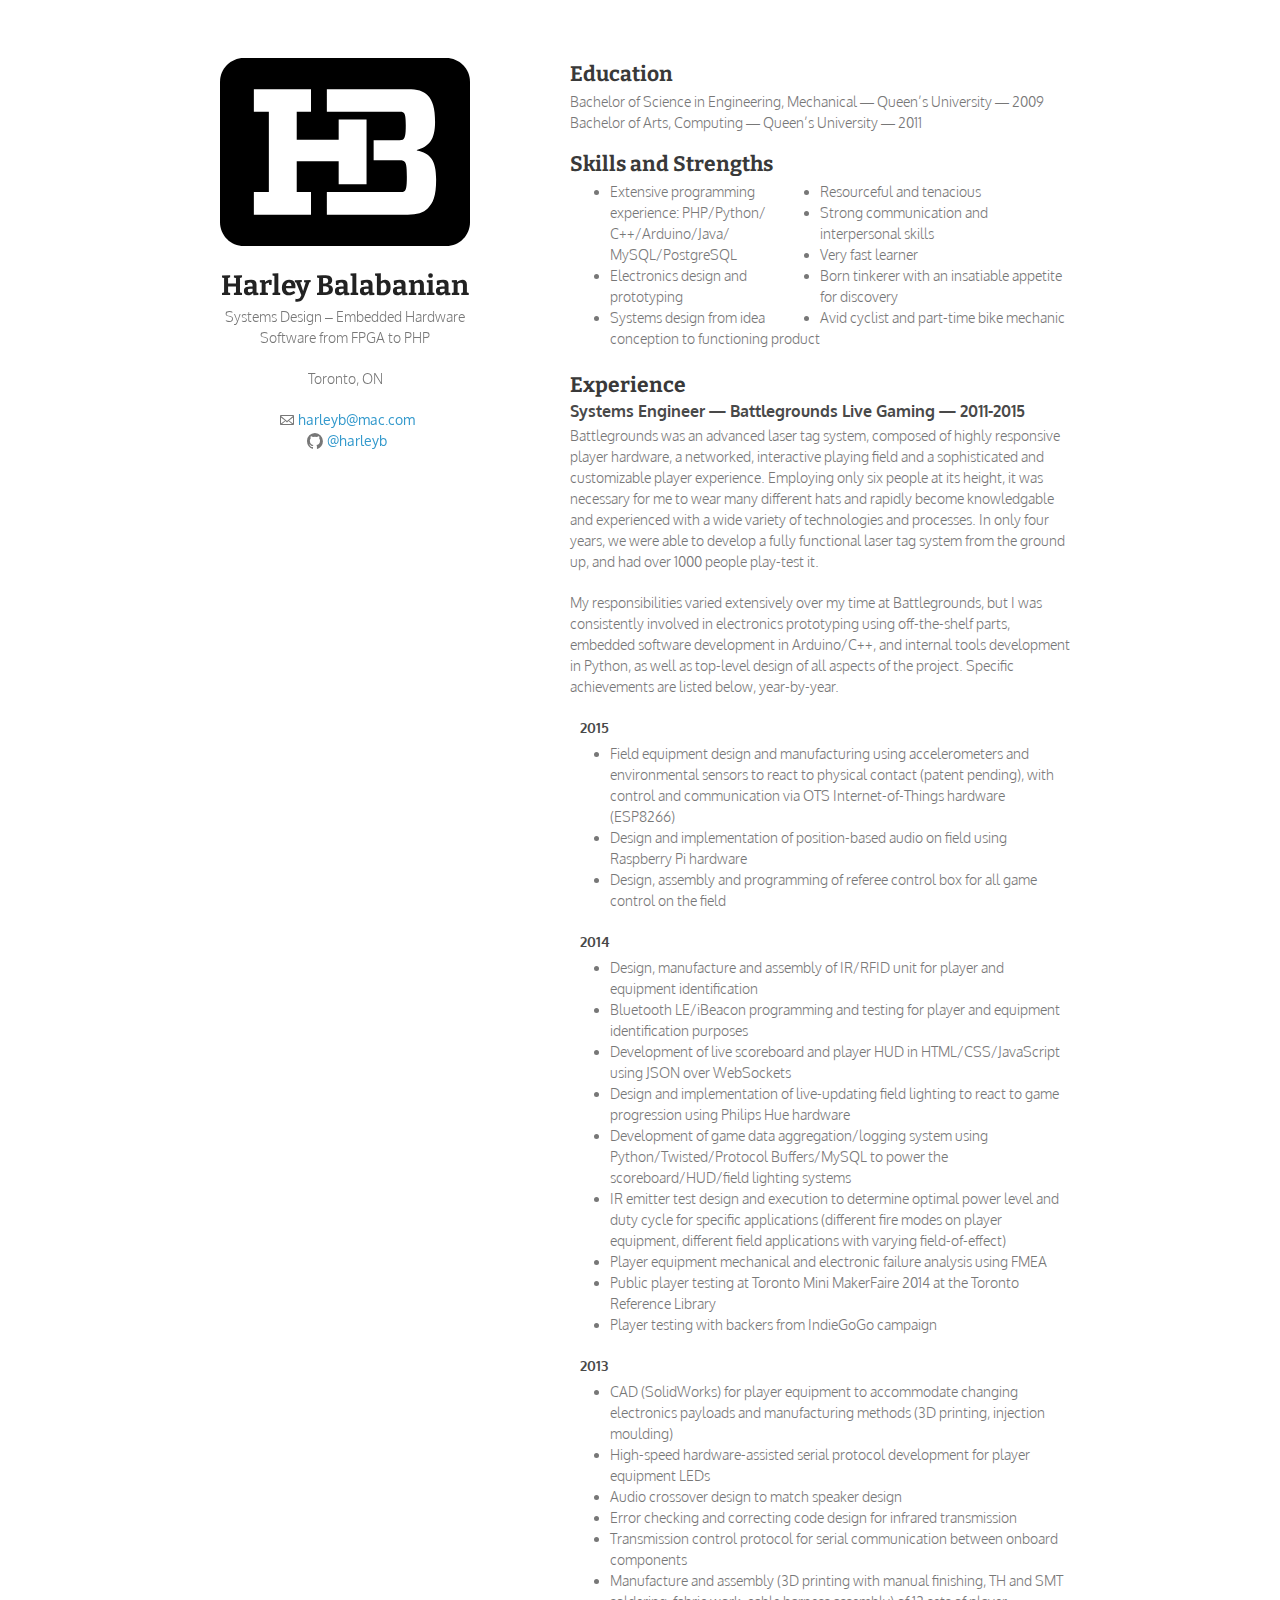
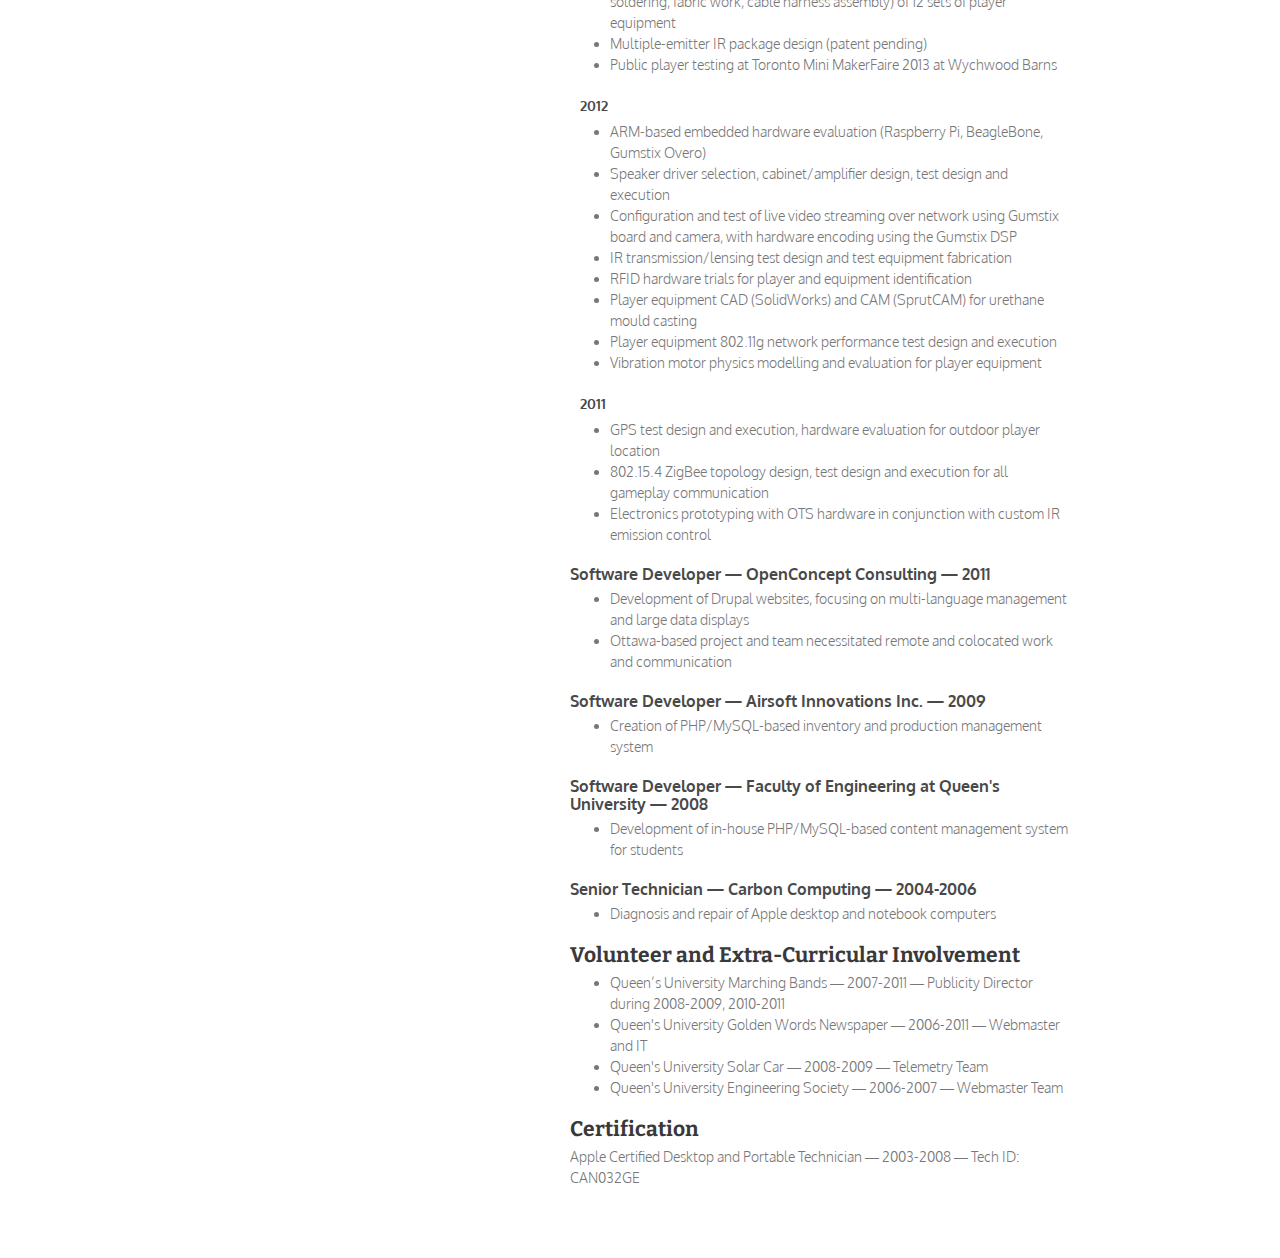
==== index2.html @ bad46290 "extended BG section in index2.html" ====
<!doctype html>
<html>
  <head>
    <meta charset="utf-8">
    <meta http-equiv="X-UA-Compatible" content="chrome=1">
    <title>Harley Balabanian - Jack of All Trades, Master of Some</title>

    <link rel="stylesheet" href="stylesheets/styles.css">
    <link rel="stylesheet" href="stylesheets/github-light.css">
    <link rel="stylesheet" href="octicons/octicons.css">
    <meta name="viewport" content="width=device-width, initial-scale=1, user-scalable=no">
    <!--[if lt IE 9]>
    <script src="//html5shiv.googlecode.com/svn/trunk/html5.js"></script>
    <![endif]-->
  </head>
  <body>
    <div class="wrapper">
      <header>
        <p><img alt="HB" src="images/logo.svg" style="margin-left:auto;margin-right:auto;width:250px;height:auto;"></p>
        <h1>Harley Balabanian</h1>
        <p>Systems Design – Embedded Hardware<br/>Software from FPGA to PHP</p>
        
        <p>Toronto, ON</p>

        <p>
            <span class="octicon octicon-mail" style="width:23px;"></span><a href="mailto:%68%61%72%6c%65%79%62@%6d%61%63.%63%6f%6d">harleyb@mac.com</a><br/>
            <span class="octicon octicon-mark-github" style="width:23px;"></span><a href="https://github.com/harleyb">@harleyb</a>
        </p>

      </header>
      <section>
<h2>Education</h2>
<p>Bachelor of Science in Engineering, Mechanical — Queen’s University — 2009<br/>
Bachelor of Arts, Computing — Queen’s University — 2011</p>

<h2>Skills and Strengths</h2>
<div>
<span style="float:left;width:50%;">
<ul>
<li>Extensive programming experience: PHP/Python/ C++/Arduino/Java/ MySQL/PostgreSQL</li>
<li>Electronics design and prototyping</li>
<li>Systems design from idea conception to functioning product</li>
</ul>
</span>

<span style="clear:right;width:45%;">
<ul>
<li>Resourceful and tenacious</li>
<li>Strong communication and interpersonal skills</li>
<li>Very fast learner</li>
<li>Born tinkerer with an insatiable appetite for discovery</li>
<li>Avid cyclist and part-time bike mechanic</li>
</ul>
</span>
</div>
<div style="clear:both;"></div>

<h2>Experience</h2>

<h3>Systems Engineer — Battlegrounds Live Gaming — 2011-2015</h3>
<p>Battlegrounds was an advanced laser tag system, composed of highly responsive player hardware, a networked, interactive playing field and a sophisticated and customizable player experience. Employing only six people at its height, it was necessary for me to wear many different hats and rapidly become knowledgable and experienced with a wide variety of technologies and processes. In only four years, we were able to develop a fully functional laser tag system from the ground up, and had over 1000 people play-test it.</p>
<p>My responsibilities varied extensively over my time at Battlegrounds, but I was consistently involved in electronics prototyping using off-the-shelf parts, embedded software development in Arduino/C++, and internal tools development in Python, as well as top-level design of all aspects of the project. Specific achievements are listed below, year-by-year.</p>

<h4>2015</h4>
<ul>
<li>Field equipment design and manufacturing using accelerometers and environmental sensors to react to physical contact (patent pending), with control and communication via OTS Internet-of-Things hardware (ESP8266)</li>
<li>Design and implementation of position-based audio on field using Raspberry Pi hardware</li>
<li>Design, assembly and programming of referee control box for all game control on the field</li>
</ul>

<h4>2014</h4>
<ul>
<li>Design, manufacture and assembly of IR/RFID unit for player and equipment identification</li>
<li>Bluetooth LE/iBeacon programming and testing for player and equipment identification purposes</li>
<li>Development of live scoreboard and player HUD in HTML/CSS/JavaScript using JSON over WebSockets</li>
<li>Design and implementation of live-updating field lighting to react to game progression using Philips Hue hardware</li>
<li>Development of game data aggregation/logging system using Python/Twisted/Protocol Buffers/MySQL to power the scoreboard/HUD/field lighting systems</li>
<li>IR emitter test design and execution to determine optimal power level and duty cycle for specific applications (different fire modes on player equipment, different field applications with varying field-of-effect)</li>
<li>Player equipment mechanical and electronic failure analysis using FMEA</li>
<li>Public player testing at Toronto Mini MakerFaire 2014 at the Toronto Reference Library</li>
<li>Player testing with backers from IndieGoGo campaign</li>
</ul>

<h4>2013</h4>
<ul>
<li>CAD (SolidWorks) for player equipment to accommodate changing electronics payloads and manufacturing methods (3D printing, injection moulding)</li>
<li>High-speed hardware-assisted serial protocol development for player equipment LEDs</li>
<li>Audio crossover design to match speaker design</li>
<li>Error checking and correcting code design for infrared transmission</li>
<li>Transmission control protocol for serial communication between onboard components</li>
<li>Manufacture and assembly (3D printing with manual finishing, TH and SMT soldering, fabric work, cable harness assembly) of 12 sets of player equipment</li>
<li>Multiple-emitter IR package design (patent pending)</li>
<li>Public player testing at Toronto Mini MakerFaire 2013 at Wychwood Barns</li>
</ul>

<h4>2012</h4>
<ul>
<li>ARM-based embedded hardware evaluation (Raspberry Pi, BeagleBone, Gumstix Overo)</li>
<li>Speaker driver selection, cabinet/amplifier design, test design and execution</li>
<li>Configuration and test of live video streaming over network using Gumstix board and camera, with hardware encoding using the Gumstix DSP</li>
<li>IR transmission/lensing test design and test equipment fabrication</li>
<li>RFID hardware trials for player and equipment identification</li>
<li>Player equipment CAD (SolidWorks) and CAM (SprutCAM) for urethane mould casting</li>
<li>Player equipment 802.11g network performance test design and execution</li>
<li>Vibration motor physics modelling and evaluation for player equipment</li>
</ul>

<h4>2011</h4>
<ul>
<li>GPS test design and execution, hardware evaluation for outdoor player location</li>
<li>802.15.4 ZigBee topology design, test design and execution for all gameplay communication</li>
<li>Electronics prototyping with OTS hardware in conjunction with custom IR emission control</li>
</ul>


<h3>Software Developer — OpenConcept Consulting — 2011</h3>
<ul>
<li>Development of Drupal websites, focusing on multi-language management and large data displays</li>
<li>Ottawa-based project and team necessitated remote and colocated work and communication</li>
</ul>

<h3>Software Developer — Airsoft Innovations Inc. — 2009</h3>
<ul>
<li>Creation of PHP/MySQL-based inventory and production management system</li>
</ul>

<h3>Software Developer — Faculty of Engineering at Queen's University — 2008</h3>
<ul>
<li>Development of in-house PHP/MySQL-based content management system for students</li>
</ul>

<h3>Senior Technician — Carbon Computing — 2004-2006</h3>
<ul>
<li>Diagnosis and repair of Apple desktop and notebook computers</li>
</ul>

<h2>Volunteer and Extra-Curricular Involvement</h2>
<ul>
<li>Queen’s University Marching Bands — 2007-2011 — Publicity Director during 2008-2009, 2010-2011 </li>
<li>Queen's University Golden Words Newspaper — 2006-2011 — Webmaster and IT</li>
<li>Queen's University Solar Car — 2008-2009 — Telemetry Team</li>
<li>Queen's University Engineering Society — 2006-2007 — Webmaster Team</li>
</ul>

<h2>Certification</h2>
<p>Apple Certified Desktop and Portable Technician — 2003-2008 — Tech ID: CAN032GE</p>


      </section>
      <footer>
        <p></p>
      </footer>
    </div>
    <script src="javascripts/scale.fix.js"></script>
              <script type="text/javascript">
            var gaJsHost = (("https:" == document.location.protocol) ? "https://ssl." : "http://www.");
            document.write(unescape("%3Cscript src='" + gaJsHost + "google-analytics.com/ga.js' type='text/javascript'%3E%3C/script%3E"));
          </script>
          <script type="text/javascript">
            try {
              var pageTracker = _gat._getTracker("UA-69350226-1");
            pageTracker._trackPageview();
            } catch(err) {}
          </script>

  </body>
</html>
---- stylesheets/styles.css ----
@import 
url(https://fonts.googleapis.com/css?family=Bitter|Oxygen:400,70);

body {
  padding:50px;
  font:14px/1.5 Oxygen, "Helvetica Neue", sans-serif;
  color:#777;
  font-weight:300;
}

h1, h2, h3, h4, h5, h6 {
  color:#222;
  margin: 5px 0 5px;
}

p, ul, ol, table, pre, dl {
  margin:0 0 20px;
}

h1, h2, h3 {
  line-height:1.1;
}

h1 {
  font-size:28px;
  font-family:Bitter, Oxygen, "Helvetica Neue", sans-serif;
}

h2 {
  color:#393939;
  font-family:Bitter, Oxygen, "Helvetica Neue", sans-serif;
}

h3, h4, h5, h6 {
  color:#494949;
}

h4 {
  padding-left:10px;
}

a {
  color:#39c;
  font-weight:400;
  text-decoration:none;
}

a small {
  font-size:11px;
  color:#777;
  margin-top:-0.6em;
  display:block;
}

.wrapper {
  width:860px;
  margin:0 auto;
}

blockquote {
  border-left:1px solid #e5e5e5;
  margin:0;
  padding:0 0 0 20px;
  font-style:italic;
}

code, pre {
  font-family:Monaco, Bitstream Vera Sans Mono, Lucida Console, Terminal;
  color:#333;
  font-size:12px;
}

pre {
  padding:8px 15px;
  background: #f8f8f8;
  border-radius:5px;
  border:1px solid #e5e5e5;
  overflow-x: auto;
}

table {
  width:100%;
  border-collapse:collapse;
}

th, td {
  text-align:left;
  padding:5px 10px;
  border-bottom:1px solid #e5e5e5;
}

dt {
  color:#444;
  font-weight:700;
}

th {
  color:#444;
}

img {
  max-width:100%;
}

header {
  width:270px;
  float:left;
  position:fixed;
}

header ul {
  list-style:none;
  height:40px;

  padding:0;

  background: #eee;
  background: -moz-linear-gradient(top, #f8f8f8 0%, #dddddd 100%);
  background: -webkit-gradient(linear, left top, left bottom, color-stop(0%,#f8f8f8), color-stop(100%,#dddddd));
  background: -webkit-linear-gradient(top, #f8f8f8 0%,#dddddd 100%);
  background: -o-linear-gradient(top, #f8f8f8 0%,#dddddd 100%);
  background: -ms-linear-gradient(top, #f8f8f8 0%,#dddddd 100%);
  background: linear-gradient(top, #f8f8f8 0%,#dddddd 100%);

  border-radius:5px;
  border:1px solid #d2d2d2;
  box-shadow:inset #fff 0 1px 0, inset rgba(0,0,0,0.03) 0 -1px 0;
  width:270px;
}

header li {
  width:89px;
  float:left;
  border-right:1px solid #d2d2d2;
  height:40px;
}

header ul a {
  line-height:1;
  font-size:11px;
  color:#999;
  display:block;
  text-align:center;
  padding-top:6px;
  height:40px;
}

strong {
  color:#222;
  font-weight:700;
}

header ul li + li {
  width:88px;
  border-left:1px solid #fff;
}

header ul li + li + li {
  border-right:none;
  width:89px;
}

header ul a strong {
  font-size:14px;
  display:block;
  color:#222;
}

header p {
  text-align:center;
}

header h1 {
  text-align:center;
}

section {
  width:500px;
  float:right;
  padding-bottom:50px;
}

small {
  font-size:11px;
}

hr {
  border:0;
  background:#e5e5e5;
  height:1px;
  margin:0 0 20px;
}

footer {
  width:270px;
  float:left;
  position:fixed;
  bottom:50px;
}

@media print, screen and (max-width: 960px) {

  div.wrapper {
    width:auto;
    margin:0;
  }

  header, section, footer {
    float:none;
    position:static;
    width:auto;
  }

  header {
    padding-right:320px;
  }

  section {
    border:1px solid #e5e5e5;
    border-width:1px 0;
    padding:20px 0;
    margin:0 0 20px;
  }

  header a small {
    display:inline;
  }

  header ul {
    position:absolute;
    right:50px;
    top:52px;
  }
}

@media print, screen and (max-width: 720px) {
  body {
    word-wrap:break-word;
  }

  header {
    padding:0;
  }

  header ul, header p.view {
    position:static;
  }

  pre, code {
    word-wrap:normal;
  }
}

@media print, screen and (max-width: 480px) {
  body {
    padding:15px;
  }

  header ul {
    display:none;
  }
}

@media print {
  img {
    display:none;
  }
  
  body {
    padding:0.2in 0.4in 0.4in 0.4in;
    font-size:12pt;
    color:#444;
    font-size:75%;
  }
  
  p, ul, ol, table, pre, dl {
    margin:0 0 5px ;
  }
  
  h1, h2, h3, h4, h5, h6 {
    color:#222;
    margin:20px 0 5px;
  }
  
  
  .pagebreak {
    page-break-before: always;
    padding: 1in 0 0 0;
  }
}
---- stylesheets/github-light.css ----
/*
   Copyright 2014 GitHub Inc.

   Licensed under the Apache License, Version 2.0 (the "License");
   you may not use this file except in compliance with the License.
   You may obtain a copy of the License at

       http://www.apache.org/licenses/LICENSE-2.0

   Unless required by applicable law or agreed to in writing, software
   distributed under the License is distributed on an "AS IS" BASIS,
   WITHOUT WARRANTIES OR CONDITIONS OF ANY KIND, either express or implied.
   See the License for the specific language governing permissions and
   limitations under the License.

*/

.pl-c /* comment */ {
  color: #969896;
}

.pl-c1      /* constant, markup.raw, meta.diff.header, meta.module-reference, meta.property-name, support, support.constant, support.variable, variable.other.constant */,
.pl-s .pl-v /* string variable */ {
  color: #0086b3;
}

.pl-e  /* entity */,
.pl-en /* entity.name */ {
  color: #795da3;
}

.pl-s .pl-s1 /* string source */,
.pl-smi      /* storage.modifier.import, storage.modifier.package, storage.type.java, variable.other, variable.parameter.function */ {
  color: #333;
}

.pl-ent /* entity.name.tag */ {
  color: #63a35c;
}

.pl-k /* keyword, storage, storage.type */ {
  color: #a71d5d;
}

.pl-pds              /* punctuation.definition.string, string.regexp.character-class */,
.pl-s                /* string */,
.pl-s .pl-pse .pl-s1 /* string punctuation.section.embedded source */,
.pl-sr               /* string.regexp */,
.pl-sr .pl-cce       /* string.regexp constant.character.escape */,
.pl-sr .pl-sra       /* string.regexp string.regexp.arbitrary-repitition */,
.pl-sr .pl-sre       /* string.regexp source.ruby.embedded */ {
  color: #183691;
}

.pl-v /* variable */ {
  color: #ed6a43;
}

.pl-id /* invalid.deprecated */ {
  color: #b52a1d;
}

.pl-ii /* invalid.illegal */ {
  background-color: #b52a1d;
  color: #f8f8f8;
}

.pl-sr .pl-cce /* string.regexp constant.character.escape */ {
  color: #63a35c;
  font-weight: bold;
}

.pl-ml /* markup.list */ {
  color: #693a17;
}

.pl-mh        /* markup.heading */,
.pl-mh .pl-en /* markup.heading entity.name */,
.pl-ms        /* meta.separator */ {
  color: #1d3e81;
  font-weight: bold;
}

.pl-mq /* markup.quote */ {
  color: #008080;
}

.pl-mi /* markup.italic */ {
  color: #333;
  font-style: italic;
}

.pl-mb /* markup.bold */ {
  color: #333;
  font-weight: bold;
}

.pl-md /* markup.deleted, meta.diff.header.from-file */ {
  background-color: #ffecec;
  color: #bd2c00;
}

.pl-mi1 /* markup.inserted, meta.diff.header.to-file */ {
  background-color: #eaffea;
  color: #55a532;
}

.pl-mdr /* meta.diff.range */ {
  color: #795da3;
  font-weight: bold;
}

.pl-mo /* meta.output */ {
  color: #1d3e81;
}
---- octicons/octicons.css ----
@font-face {
  font-family: 'octicons';
  src: url('octicons.eot?#iefix') format('embedded-opentype'),
       url('octicons.woff') format('woff'),
       url('octicons.ttf') format('truetype'),
       url('octicons.svg#octicons') format('svg');
  font-weight: normal;
  font-style: normal;
}

/*

.octicon is optimized for 16px.
.mega-octicon is optimized for 32px but can be used larger.

*/
.octicon, .mega-octicon {
  font: normal normal normal 16px/1 octicons;
  display: inline-block;
  text-decoration: none;
  text-rendering: auto;
  -webkit-font-smoothing: antialiased;
  -moz-osx-font-smoothing: grayscale;
  -webkit-user-select: none;
  -moz-user-select: none;
  -ms-user-select: none;
  user-select: none;
}
.mega-octicon { font-size: 32px; }

.octicon-alert:before { content: '\f02d'} /*  */
.octicon-arrow-down:before { content: '\f03f'} /*  */
.octicon-arrow-left:before { content: '\f040'} /*  */
.octicon-arrow-right:before { content: '\f03e'} /*  */
.octicon-arrow-small-down:before { content: '\f0a0'} /*  */
.octicon-arrow-small-left:before { content: '\f0a1'} /*  */
.octicon-arrow-small-right:before { content: '\f071'} /*  */
.octicon-arrow-small-up:before { content: '\f09f'} /*  */
.octicon-arrow-up:before { content: '\f03d'} /*  */
.octicon-microscope:before,
.octicon-beaker:before { content: '\f0dd'} /*  */
.octicon-bell:before { content: '\f0de'} /*  */
.octicon-book:before { content: '\f007'} /*  */
.octicon-bookmark:before { content: '\f07b'} /*  */
.octicon-briefcase:before { content: '\f0d3'} /*  */
.octicon-broadcast:before { content: '\f048'} /*  */
.octicon-browser:before { content: '\f0c5'} /*  */
.octicon-bug:before { content: '\f091'} /*  */
.octicon-calendar:before { content: '\f068'} /*  */
.octicon-check:before { content: '\f03a'} /*  */
.octicon-checklist:before { content: '\f076'} /*  */
.octicon-chevron-down:before { content: '\f0a3'} /*  */
.octicon-chevron-left:before { content: '\f0a4'} /*  */
.octicon-chevron-right:before { content: '\f078'} /*  */
.octicon-chevron-up:before { content: '\f0a2'} /*  */
.octicon-circle-slash:before { content: '\f084'} /*  */
.octicon-circuit-board:before { content: '\f0d6'} /*  */
.octicon-clippy:before { content: '\f035'} /*  */
.octicon-clock:before { content: '\f046'} /*  */
.octicon-cloud-download:before { content: '\f00b'} /*  */
.octicon-cloud-upload:before { content: '\f00c'} /*  */
.octicon-code:before { content: '\f05f'} /*  */
.octicon-color-mode:before { content: '\f065'} /*  */
.octicon-comment-add:before,
.octicon-comment:before { content: '\f02b'} /*  */
.octicon-comment-discussion:before { content: '\f04f'} /*  */
.octicon-credit-card:before { content: '\f045'} /*  */
.octicon-dash:before { content: '\f0ca'} /*  */
.octicon-dashboard:before { content: '\f07d'} /*  */
.octicon-database:before { content: '\f096'} /*  */
.octicon-clone:before,
.octicon-desktop-download:before { content: '\f0dc'} /*  */
.octicon-device-camera:before { content: '\f056'} /*  */
.octicon-device-camera-video:before { content: '\f057'} /*  */
.octicon-device-desktop:before { content: '\f27c'} /*  */
.octicon-device-mobile:before { content: '\f038'} /*  */
.octicon-diff:before { content: '\f04d'} /*  */
.octicon-diff-added:before { content: '\f06b'} /*  */
.octicon-diff-ignored:before { content: '\f099'} /*  */
.octicon-diff-modified:before { content: '\f06d'} /*  */
.octicon-diff-removed:before { content: '\f06c'} /*  */
.octicon-diff-renamed:before { content: '\f06e'} /*  */
.octicon-ellipsis:before { content: '\f09a'} /*  */
.octicon-eye-unwatch:before,
.octicon-eye-watch:before,
.octicon-eye:before { content: '\f04e'} /*  */
.octicon-file-binary:before { content: '\f094'} /*  */
.octicon-file-code:before { content: '\f010'} /*  */
.octicon-file-directory:before { content: '\f016'} /*  */
.octicon-file-media:before { content: '\f012'} /*  */
.octicon-file-pdf:before { content: '\f014'} /*  */
.octicon-file-submodule:before { content: '\f017'} /*  */
.octicon-file-symlink-directory:before { content: '\f0b1'} /*  */
.octicon-file-symlink-file:before { content: '\f0b0'} /*  */
.octicon-file-text:before { content: '\f011'} /*  */
.octicon-file-zip:before { content: '\f013'} /*  */
.octicon-flame:before { content: '\f0d2'} /*  */
.octicon-fold:before { content: '\f0cc'} /*  */
.octicon-gear:before { content: '\f02f'} /*  */
.octicon-gift:before { content: '\f042'} /*  */
.octicon-gist:before { content: '\f00e'} /*  */
.octicon-gist-secret:before { content: '\f08c'} /*  */
.octicon-git-branch-create:before,
.octicon-git-branch-delete:before,
.octicon-git-branch:before { content: '\f020'} /*  */
.octicon-git-commit:before { content: '\f01f'} /*  */
.octicon-git-compare:before { content: '\f0ac'} /*  */
.octicon-git-merge:before { content: '\f023'} /*  */
.octicon-git-pull-request-abandoned:before,
.octicon-git-pull-request:before { content: '\f009'} /*  */
.octicon-globe:before { content: '\f0b6'} /*  */
.octicon-graph:before { content: '\f043'} /*  */
.octicon-heart:before { content: '\2665'} /* ♥ */
.octicon-history:before { content: '\f07e'} /*  */
.octicon-home:before { content: '\f08d'} /*  */
.octicon-horizontal-rule:before { content: '\f070'} /*  */
.octicon-hubot:before { content: '\f09d'} /*  */
.octicon-inbox:before { content: '\f0cf'} /*  */
.octicon-info:before { content: '\f059'} /*  */
.octicon-issue-closed:before { content: '\f028'} /*  */
.octicon-issue-opened:before { content: '\f026'} /*  */
.octicon-issue-reopened:before { content: '\f027'} /*  */
.octicon-jersey:before { content: '\f019'} /*  */
.octicon-key:before { content: '\f049'} /*  */
.octicon-keyboard:before { content: '\f00d'} /*  */
.octicon-law:before { content: '\f0d8'} /*  */
.octicon-light-bulb:before { content: '\f000'} /*  */
.octicon-link:before { content: '\f05c'} /*  */
.octicon-link-external:before { content: '\f07f'} /*  */
.octicon-list-ordered:before { content: '\f062'} /*  */
.octicon-list-unordered:before { content: '\f061'} /*  */
.octicon-location:before { content: '\f060'} /*  */
.octicon-gist-private:before,
.octicon-mirror-private:before,
.octicon-git-fork-private:before,
.octicon-lock:before { content: '\f06a'} /*  */
.octicon-logo-github:before { content: '\f092'} /*  */
.octicon-mail:before { content: '\f03b'} /*  */
.octicon-mail-read:before { content: '\f03c'} /*  */
.octicon-mail-reply:before { content: '\f051'} /*  */
.octicon-mark-github:before { content: '\f00a'} /*  */
.octicon-markdown:before { content: '\f0c9'} /*  */
.octicon-megaphone:before { content: '\f077'} /*  */
.octicon-mention:before { content: '\f0be'} /*  */
.octicon-milestone:before { content: '\f075'} /*  */
.octicon-mirror-public:before,
.octicon-mirror:before { content: '\f024'} /*  */
.octicon-mortar-board:before { content: '\f0d7'} /*  */
.octicon-mute:before { content: '\f080'} /*  */
.octicon-no-newline:before { content: '\f09c'} /*  */
.octicon-octoface:before { content: '\f008'} /*  */
.octicon-organization:before { content: '\f037'} /*  */
.octicon-package:before { content: '\f0c4'} /*  */
.octicon-paintcan:before { content: '\f0d1'} /*  */
.octicon-pencil:before { content: '\f058'} /*  */
.octicon-person-add:before,
.octicon-person-follow:before,
.octicon-person:before { content: '\f018'} /*  */
.octicon-pin:before { content: '\f041'} /*  */
.octicon-plug:before { content: '\f0d4'} /*  */
.octicon-repo-create:before,
.octicon-gist-new:before,
.octicon-file-directory-create:before,
.octicon-file-add:before,
.octicon-plus:before { content: '\f05d'} /*  */
.octicon-primitive-dot:before { content: '\f052'} /*  */
.octicon-primitive-square:before { content: '\f053'} /*  */
.octicon-pulse:before { content: '\f085'} /*  */
.octicon-question:before { content: '\f02c'} /*  */
.octicon-quote:before { content: '\f063'} /*  */
.octicon-radio-tower:before { content: '\f030'} /*  */
.octicon-repo-delete:before,
.octicon-repo:before { content: '\f001'} /*  */
.octicon-repo-clone:before { content: '\f04c'} /*  */
.octicon-repo-force-push:before { content: '\f04a'} /*  */
.octicon-gist-fork:before,
.octicon-repo-forked:before { content: '\f002'} /*  */
.octicon-repo-pull:before { content: '\f006'} /*  */
.octicon-repo-push:before { content: '\f005'} /*  */
.octicon-rocket:before { content: '\f033'} /*  */
.octicon-rss:before { content: '\f034'} /*  */
.octicon-ruby:before { content: '\f047'} /*  */
.octicon-screen-full:before { content: '\f066'} /*  */
.octicon-screen-normal:before { content: '\f067'} /*  */
.octicon-search-save:before,
.octicon-search:before { content: '\f02e'} /*  */
.octicon-server:before { content: '\f097'} /*  */
.octicon-settings:before { content: '\f07c'} /*  */
.octicon-shield:before { content: '\f0e1'} /*  */
.octicon-log-in:before,
.octicon-sign-in:before { content: '\f036'} /*  */
.octicon-log-out:before,
.octicon-sign-out:before { content: '\f032'} /*  */
.octicon-squirrel:before { content: '\f0b2'} /*  */
.octicon-star-add:before,
.octicon-star-delete:before,
.octicon-star:before { content: '\f02a'} /*  */
.octicon-stop:before { content: '\f08f'} /*  */
.octicon-repo-sync:before,
.octicon-sync:before { content: '\f087'} /*  */
.octicon-tag-remove:before,
.octicon-tag-add:before,
.octicon-tag:before { content: '\f015'} /*  */
.octicon-telescope:before { content: '\f088'} /*  */
.octicon-terminal:before { content: '\f0c8'} /*  */
.octicon-three-bars:before { content: '\f05e'} /*  */
.octicon-thumbsdown:before { content: '\f0db'} /*  */
.octicon-thumbsup:before { content: '\f0da'} /*  */
.octicon-tools:before { content: '\f031'} /*  */
.octicon-trashcan:before { content: '\f0d0'} /*  */
.octicon-triangle-down:before { content: '\f05b'} /*  */
.octicon-triangle-left:before { content: '\f044'} /*  */
.octicon-triangle-right:before { content: '\f05a'} /*  */
.octicon-triangle-up:before { content: '\f0aa'} /*  */
.octicon-unfold:before { content: '\f039'} /*  */
.octicon-unmute:before { content: '\f0ba'} /*  */
.octicon-versions:before { content: '\f064'} /*  */
.octicon-watch:before { content: '\f0e0'} /*  */
.octicon-remove-close:before,
.octicon-x:before { content: '\f081'} /*  */
.octicon-zap:before { content: '\26A1'} /* ⚡ */
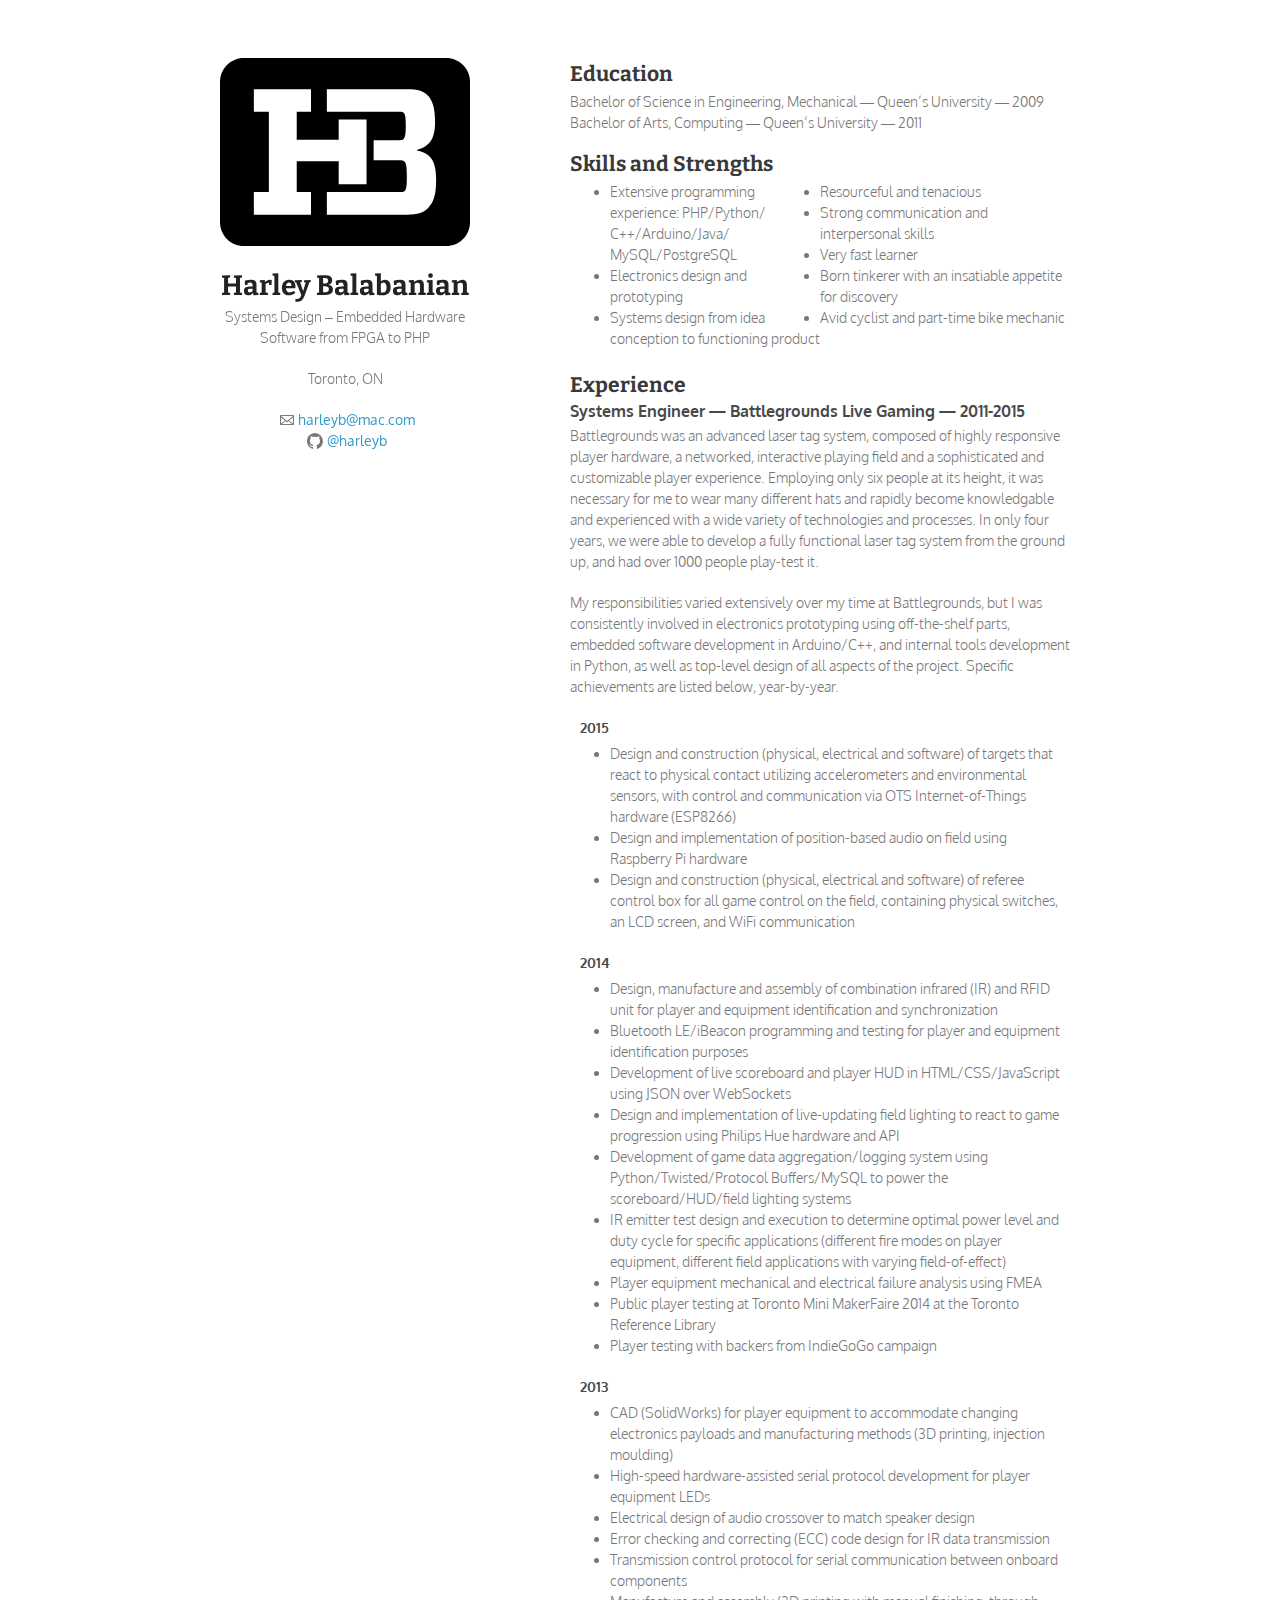
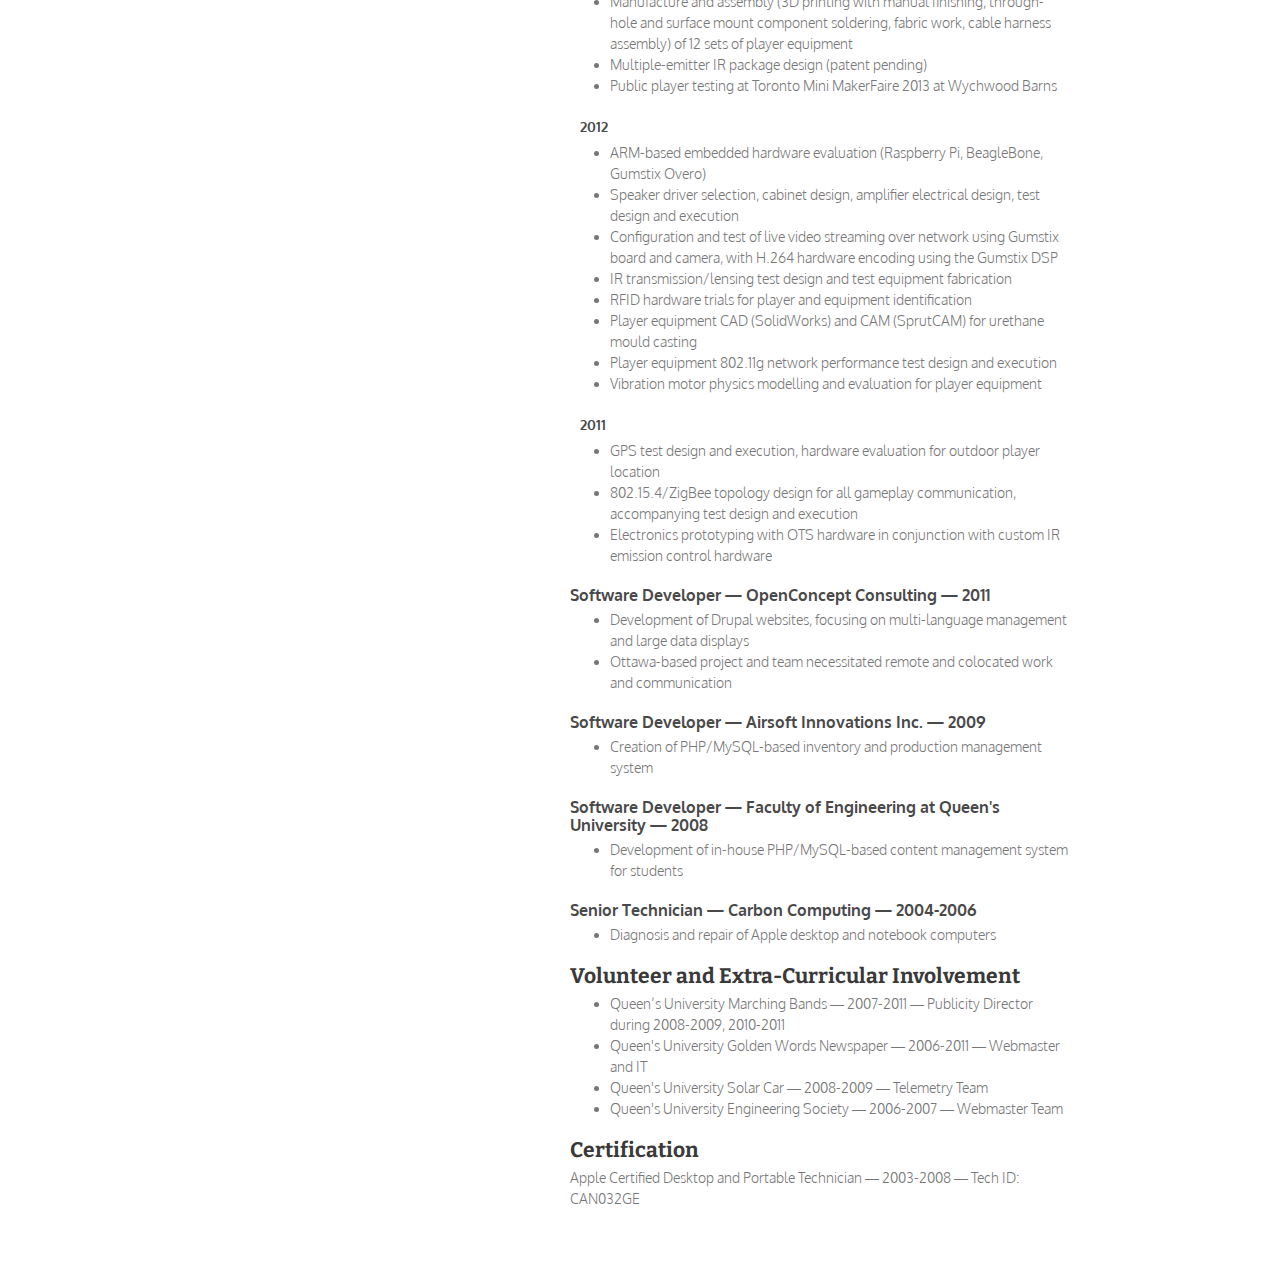
==== commit cf24da9f: "minor BG wording revisions" ====
--- a/index2.html
+++ b/index2.html
@@ -63,20 +63,20 @@
 
 <h4>2015</h4>
 <ul>
-<li>Field equipment design and manufacturing using accelerometers and environmental sensors to react to physical contact (patent pending), with control and communication via OTS Internet-of-Things hardware (ESP8266)</li>
+<li>Design and construction (physical, electrical and software) of targets that react to physical contact utilizing accelerometers and environmental sensors, with control and communication via OTS Internet-of-Things hardware (ESP8266)</li>
 <li>Design and implementation of position-based audio on field using Raspberry Pi hardware</li>
-<li>Design, assembly and programming of referee control box for all game control on the field</li>
+<li>Design and construction (physical, electrical and software) of referee control box for all game control on the field, containing physical switches, an LCD screen, and WiFi communication</li>
 </ul>
 
 <h4>2014</h4>
 <ul>
-<li>Design, manufacture and assembly of IR/RFID unit for player and equipment identification</li>
+<li>Design, manufacture and assembly of combination infrared (IR) and RFID unit for player and equipment identification and synchronization</li>
 <li>Bluetooth LE/iBeacon programming and testing for player and equipment identification purposes</li>
 <li>Development of live scoreboard and player HUD in HTML/CSS/JavaScript using JSON over WebSockets</li>
-<li>Design and implementation of live-updating field lighting to react to game progression using Philips Hue hardware</li>
+<li>Design and implementation of live-updating field lighting to react to game progression using Philips Hue hardware and API</li>
 <li>Development of game data aggregation/logging system using Python/Twisted/Protocol Buffers/MySQL to power the scoreboard/HUD/field lighting systems</li>
 <li>IR emitter test design and execution to determine optimal power level and duty cycle for specific applications (different fire modes on player equipment, different field applications with varying field-of-effect)</li>
-<li>Player equipment mechanical and electronic failure analysis using FMEA</li>
+<li>Player equipment mechanical and electrical failure analysis using FMEA</li>
 <li>Public player testing at Toronto Mini MakerFaire 2014 at the Toronto Reference Library</li>
 <li>Player testing with backers from IndieGoGo campaign</li>
 </ul>
@@ -85,10 +85,10 @@
 <ul>
 <li>CAD (SolidWorks) for player equipment to accommodate changing electronics payloads and manufacturing methods (3D printing, injection moulding)</li>
 <li>High-speed hardware-assisted serial protocol development for player equipment LEDs</li>
-<li>Audio crossover design to match speaker design</li>
-<li>Error checking and correcting code design for infrared transmission</li>
+<li>Electrical design of audio crossover to match speaker design</li>
+<li>Error checking and correcting (ECC) code design for IR data transmission</li>
 <li>Transmission control protocol for serial communication between onboard components</li>
-<li>Manufacture and assembly (3D printing with manual finishing, TH and SMT soldering, fabric work, cable harness assembly) of 12 sets of player equipment</li>
+<li>Manufacture and assembly (3D printing with manual finishing, through-hole and surface mount component soldering, fabric work, cable harness assembly) of 12 sets of player equipment</li>
 <li>Multiple-emitter IR package design (patent pending)</li>
 <li>Public player testing at Toronto Mini MakerFaire 2013 at Wychwood Barns</li>
 </ul>
@@ -96,8 +96,8 @@
 <h4>2012</h4>
 <ul>
 <li>ARM-based embedded hardware evaluation (Raspberry Pi, BeagleBone, Gumstix Overo)</li>
-<li>Speaker driver selection, cabinet/amplifier design, test design and execution</li>
-<li>Configuration and test of live video streaming over network using Gumstix board and camera, with hardware encoding using the Gumstix DSP</li>
+<li>Speaker driver selection, cabinet design, amplifier electrical design, test design and execution</li>
+<li>Configuration and test of live video streaming over network using Gumstix board and camera, with H.264 hardware encoding using the Gumstix DSP</li>
 <li>IR transmission/lensing test design and test equipment fabrication</li>
 <li>RFID hardware trials for player and equipment identification</li>
 <li>Player equipment CAD (SolidWorks) and CAM (SprutCAM) for urethane mould casting</li>
@@ -108,8 +108,8 @@
 <h4>2011</h4>
 <ul>
 <li>GPS test design and execution, hardware evaluation for outdoor player location</li>
-<li>802.15.4 ZigBee topology design, test design and execution for all gameplay communication</li>
-<li>Electronics prototyping with OTS hardware in conjunction with custom IR emission control</li>
+<li>802.15.4/ZigBee topology design for all gameplay communication, accompanying test design and execution</li>
+<li>Electronics prototyping with OTS hardware in conjunction with custom IR emission control hardware</li>
 </ul>
 
 
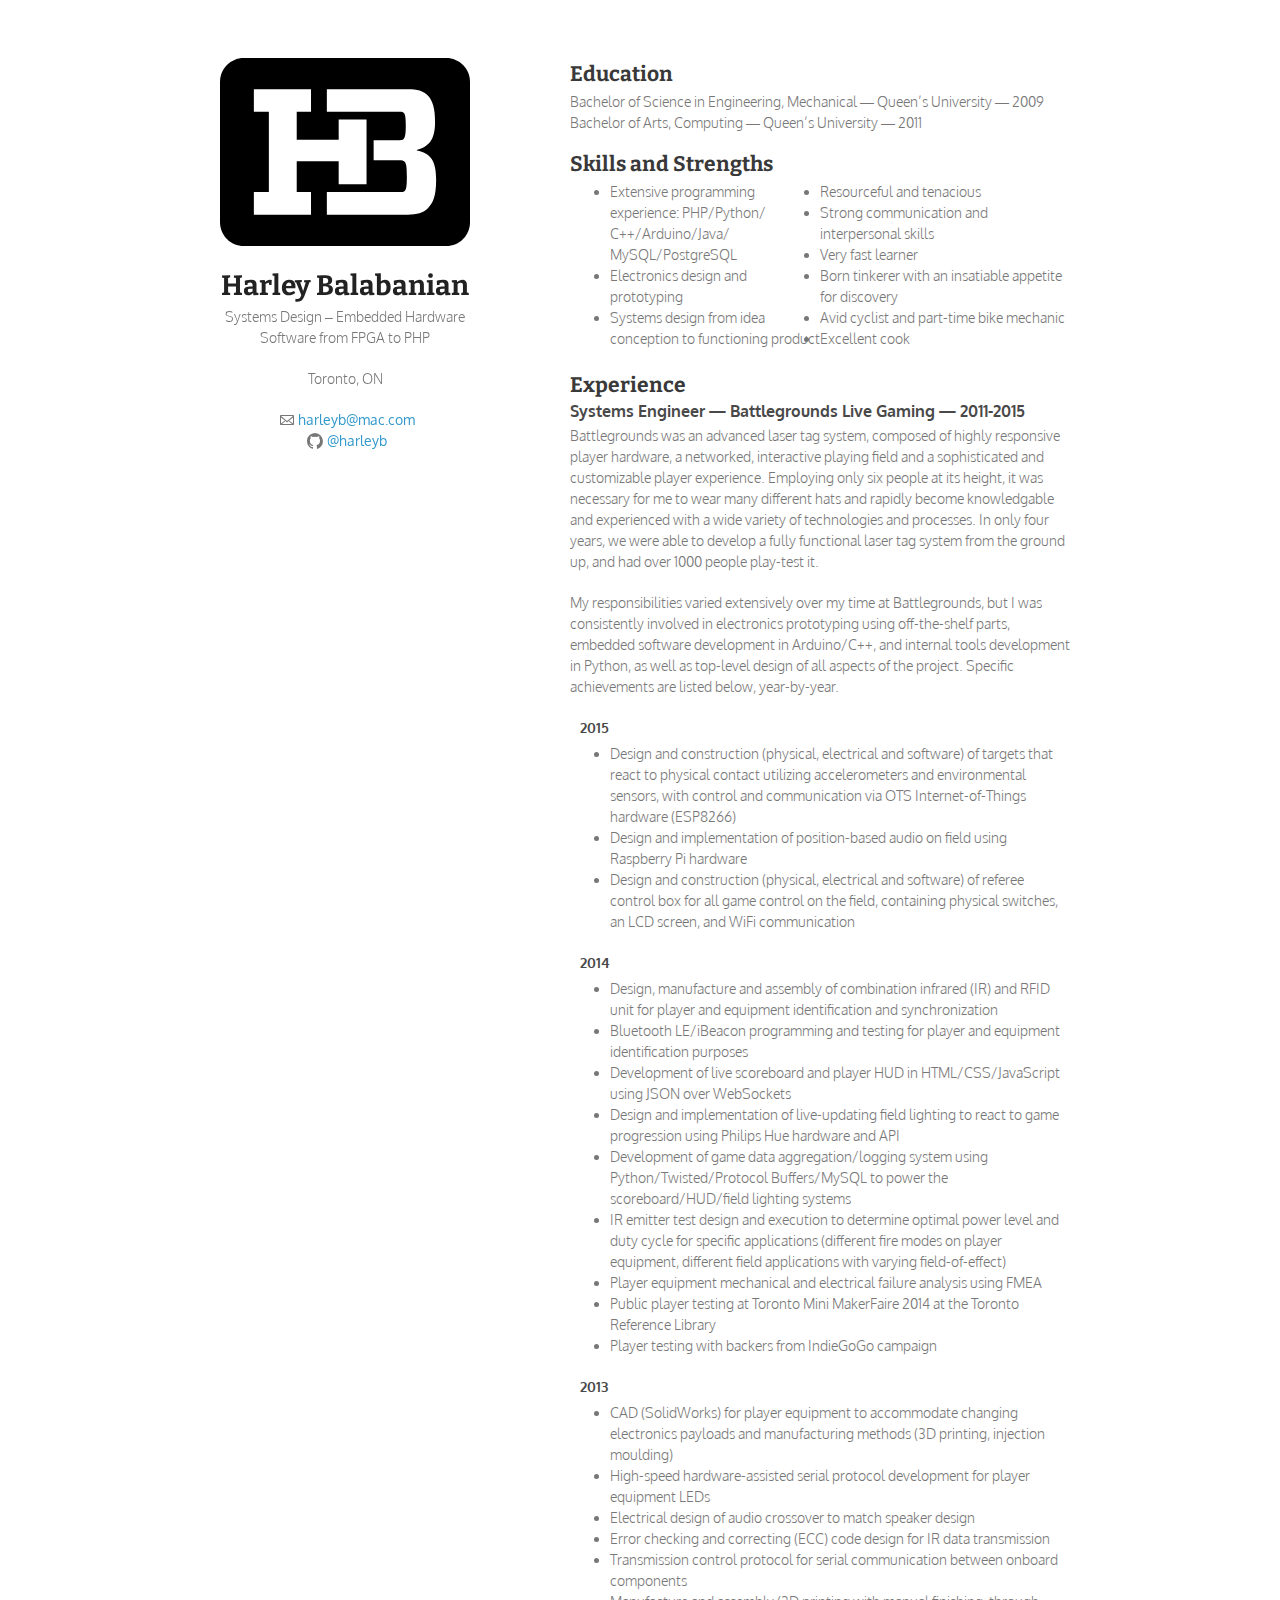
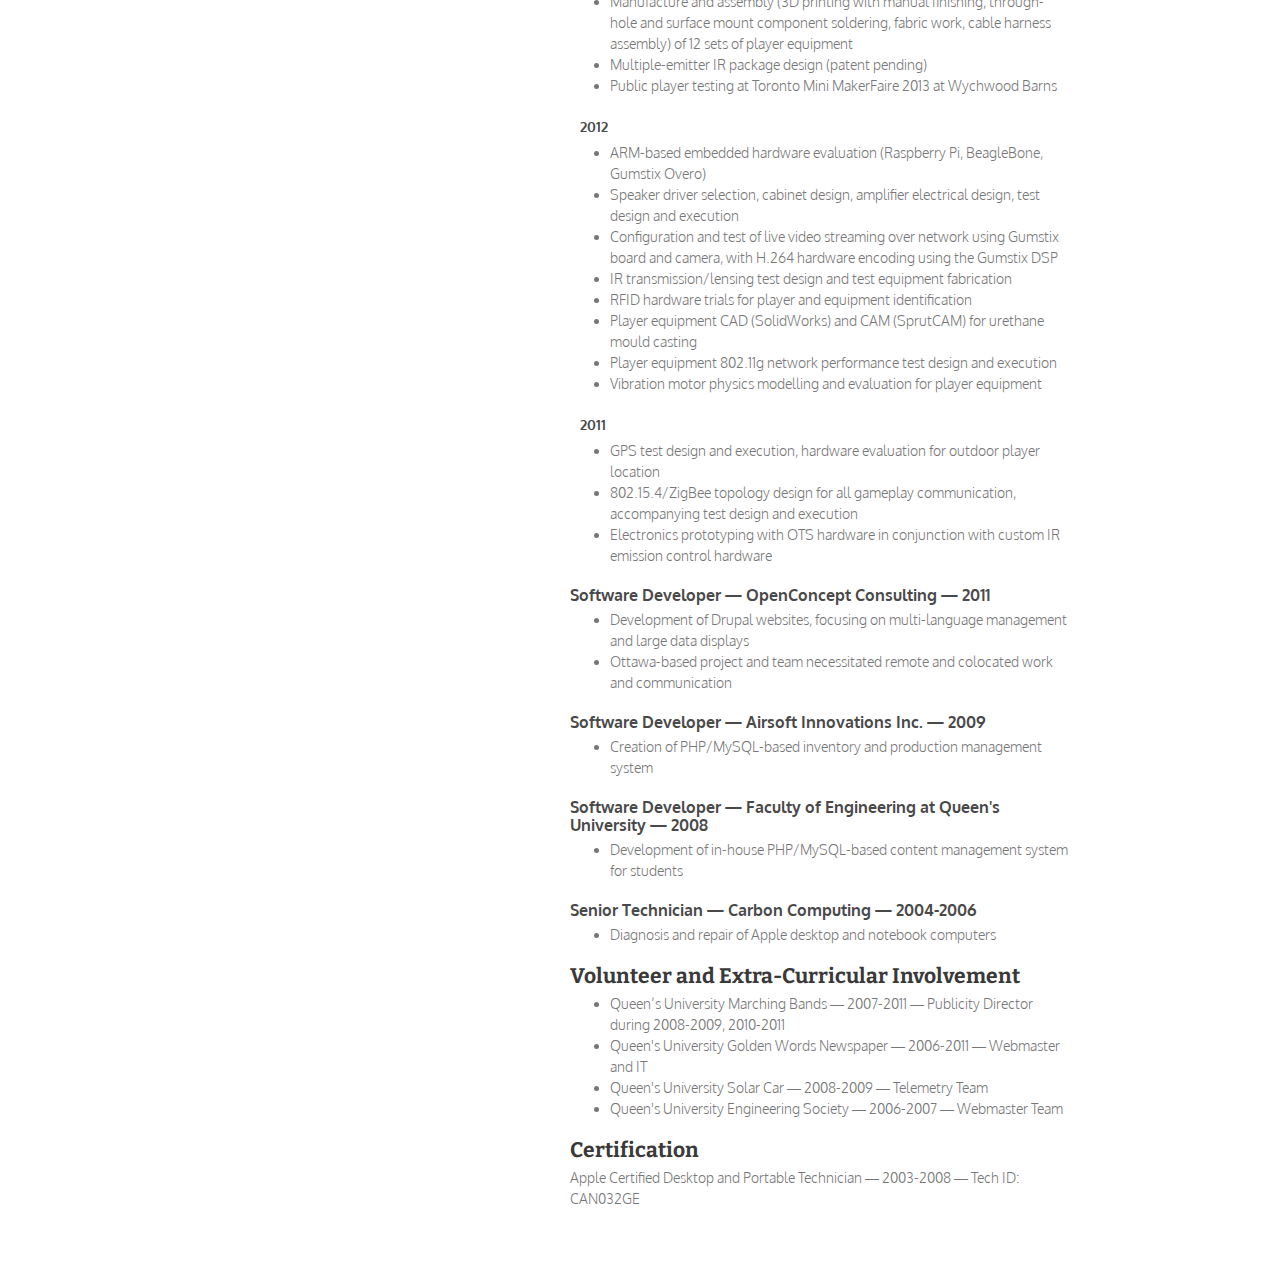
==== commit b09b6ae0: "Excellent cook" ====
--- a/index2.html
+++ b/index2.html
@@ -43,13 +43,14 @@
 </ul>
 </span>
 
-<span style="clear:right;width:45%;">
+<span style="clear:right;width:50%;">
 <ul>
 <li>Resourceful and tenacious</li>
 <li>Strong communication and interpersonal skills</li>
 <li>Very fast learner</li>
 <li>Born tinkerer with an insatiable appetite for discovery</li>
 <li>Avid cyclist and part-time bike mechanic</li>
+<li>Excellent cook</li>
 </ul>
 </span>
 </div>
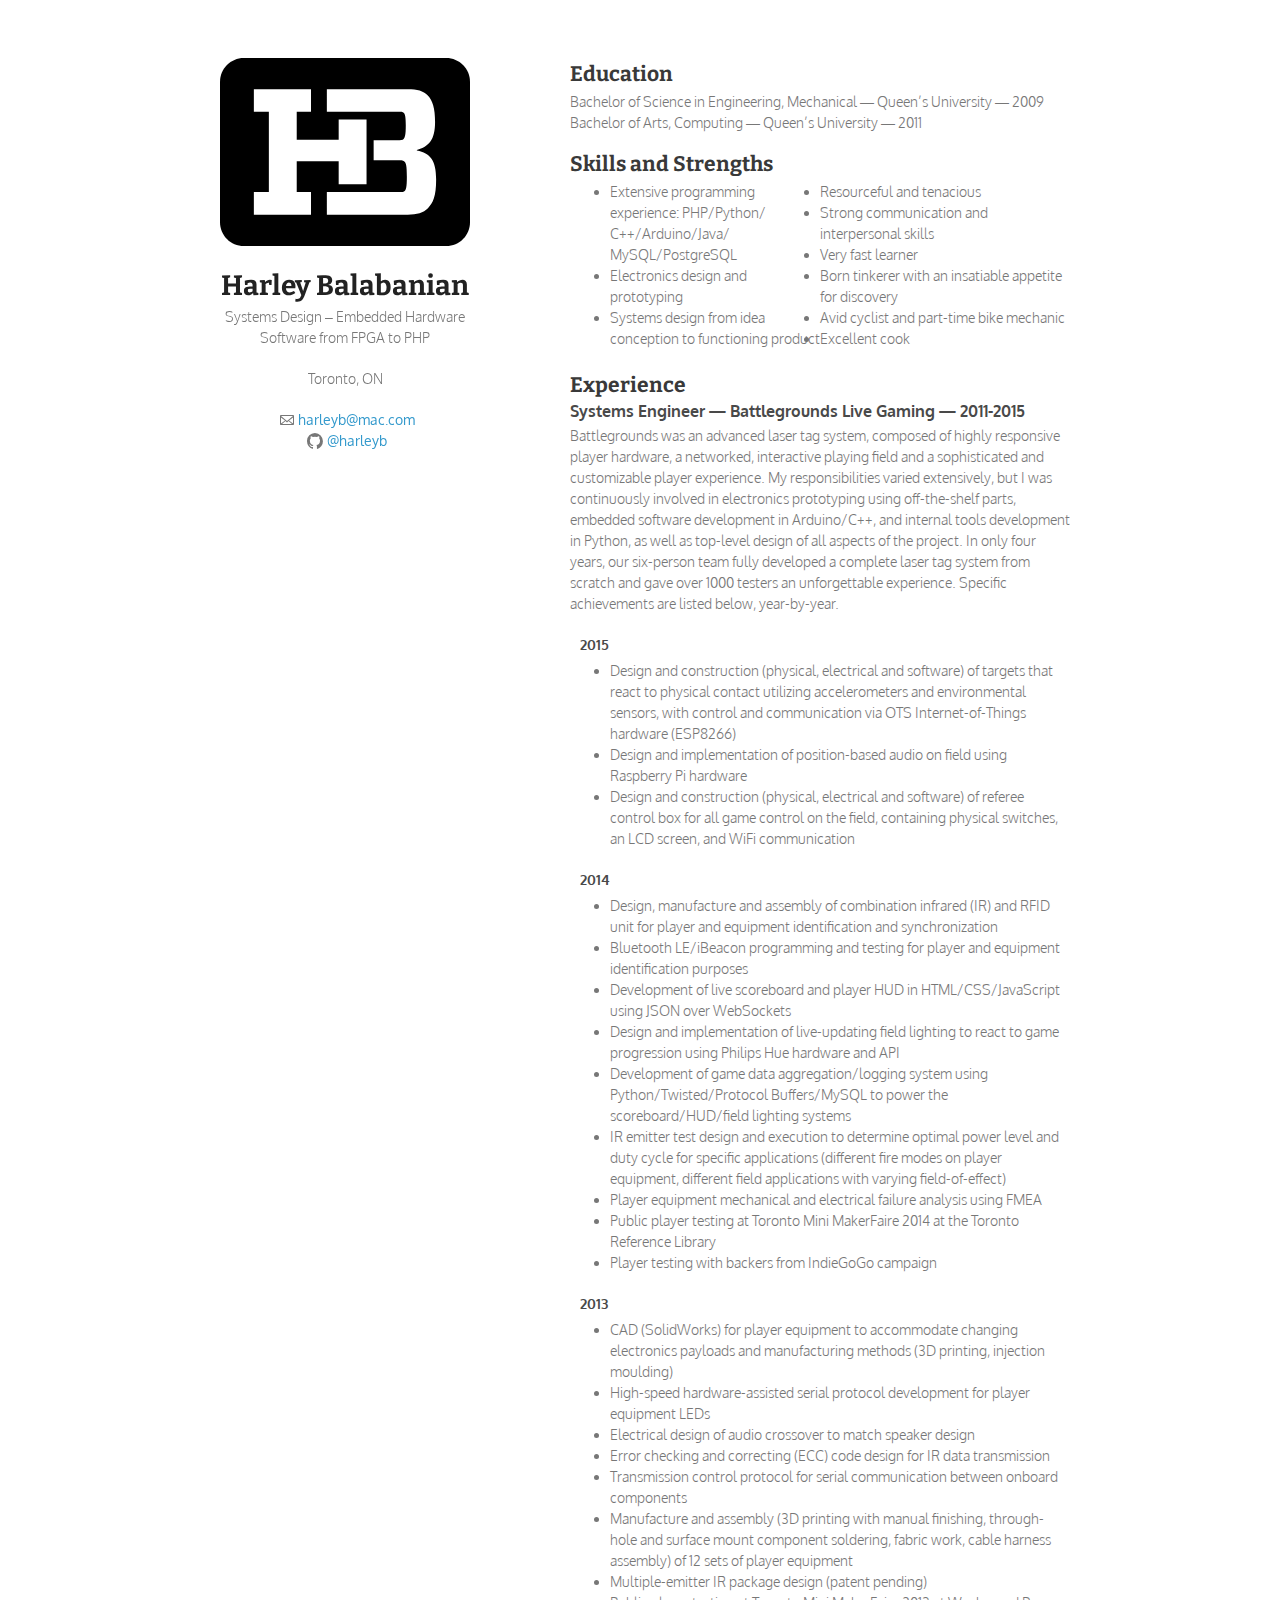
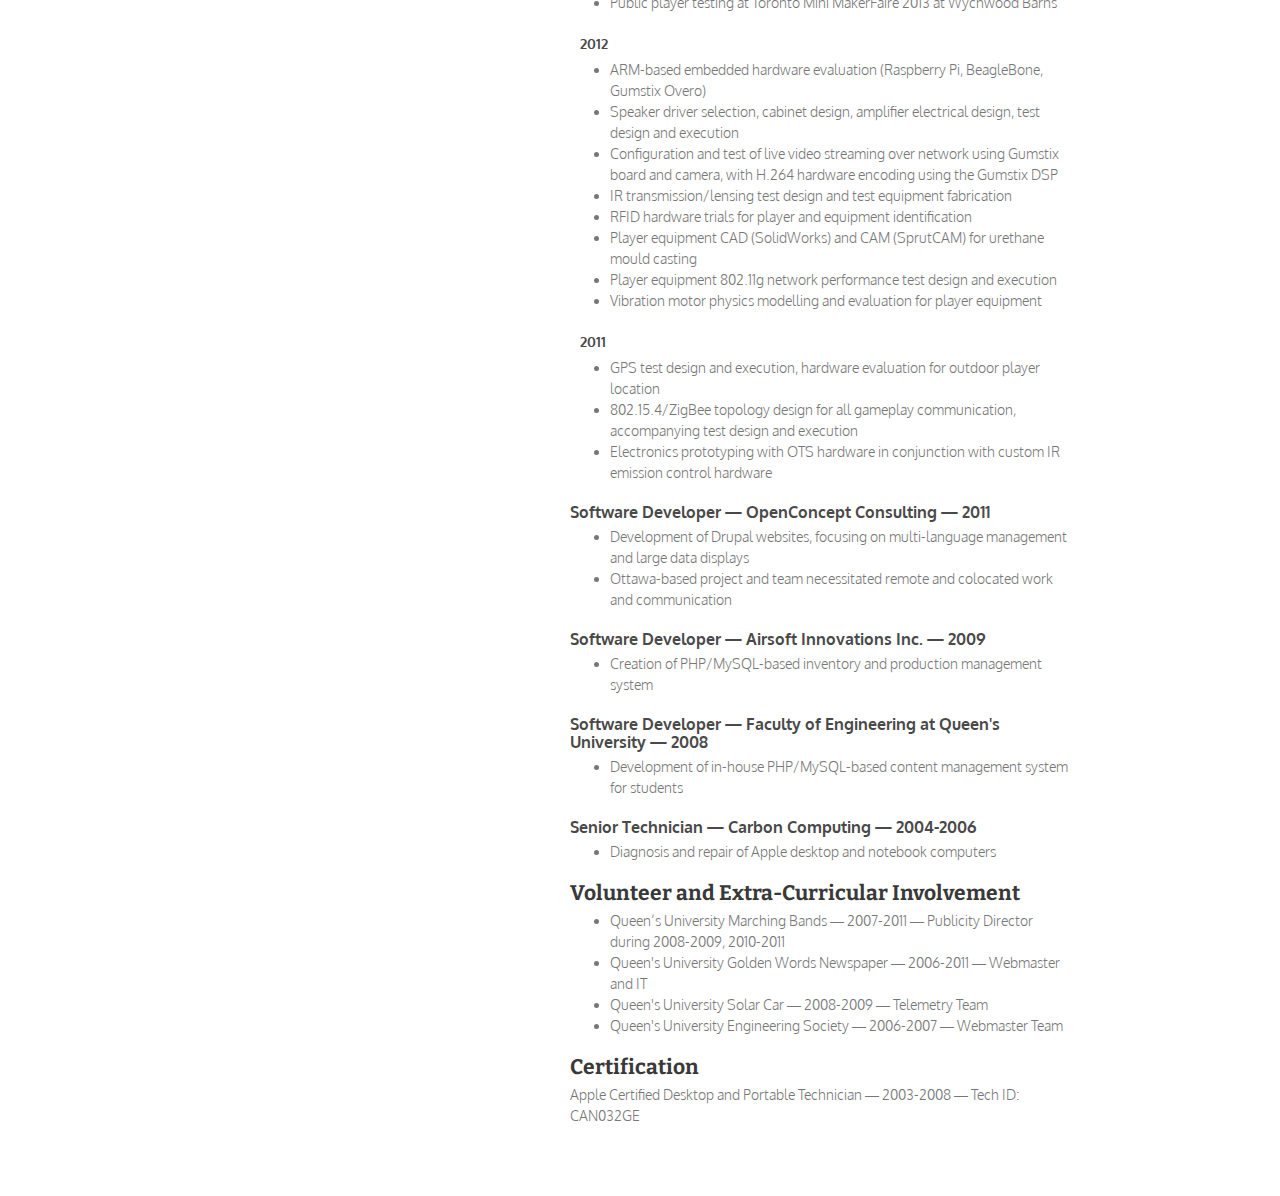
==== commit b025ae98: "fix print" ====
--- a/index2.html
+++ b/index2.html
@@ -35,7 +35,7 @@
 
 <h2>Skills and Strengths</h2>
 <div>
-<span style="float:left;width:50%;">
+<span class="leftcolumn" style="float:left;width:50%;">
 <ul>
 <li>Extensive programming experience: PHP/Python/ C++/Arduino/Java/ MySQL/PostgreSQL</li>
 <li>Electronics design and prototyping</li>
@@ -43,7 +43,7 @@
 </ul>
 </span>
 
-<span style="clear:right;width:50%;">
+<span class="rightcolumn" style="clear:right;width:50%;">
 <ul>
 <li>Resourceful and tenacious</li>
 <li>Strong communication and interpersonal skills</li>
@@ -59,8 +59,7 @@
 <h2>Experience</h2>
 
 <h3>Systems Engineer — Battlegrounds Live Gaming — 2011-2015</h3>
-<p>Battlegrounds was an advanced laser tag system, composed of highly responsive player hardware, a networked, interactive playing field and a sophisticated and customizable player experience. Employing only six people at its height, it was necessary for me to wear many different hats and rapidly become knowledgable and experienced with a wide variety of technologies and processes. In only four years, we were able to develop a fully functional laser tag system from the ground up, and had over 1000 people play-test it.</p>
-<p>My responsibilities varied extensively over my time at Battlegrounds, but I was consistently involved in electronics prototyping using off-the-shelf parts, embedded software development in Arduino/C++, and internal tools development in Python, as well as top-level design of all aspects of the project. Specific achievements are listed below, year-by-year.</p>
+<p>Battlegrounds was an advanced laser tag system, composed of highly responsive player hardware, a networked, interactive playing field and a sophisticated and customizable player experience. My responsibilities varied extensively, but I was continuously involved in electronics prototyping using off-the-shelf parts, embedded software development in Arduino/C++, and internal tools development in Python, as well as top-level design of all aspects of the project. In only four years, our six-person team fully developed a complete laser tag system from scratch and gave over 1000 testers an unforgettable experience. Specific achievements are listed below, year-by-year.</p>
 
 <h4>2015</h4>
 <ul>
--- a/stylesheets/styles.css
+++ b/stylesheets/styles.css
@@ -198,6 +198,17 @@
   bottom:50px;
 }
 
+.leftcolumn {
+  float:left;
+  width:45%;
+}
+
+.rightcolumn {
+  clear:right;
+  width:50%;
+}
+
+
 @media print, screen and (max-width: 960px) {
 
   div.wrapper {
@@ -279,7 +290,7 @@
   
   h1, h2, h3, h4, h5, h6 {
     color:#222;
-    margin:20px 0 5px;
+    margin:3px 0 3px;
   }
   
   
@@ -287,4 +298,5 @@
     page-break-before: always;
     padding: 1in 0 0 0;
   }
-}
+  
+}
